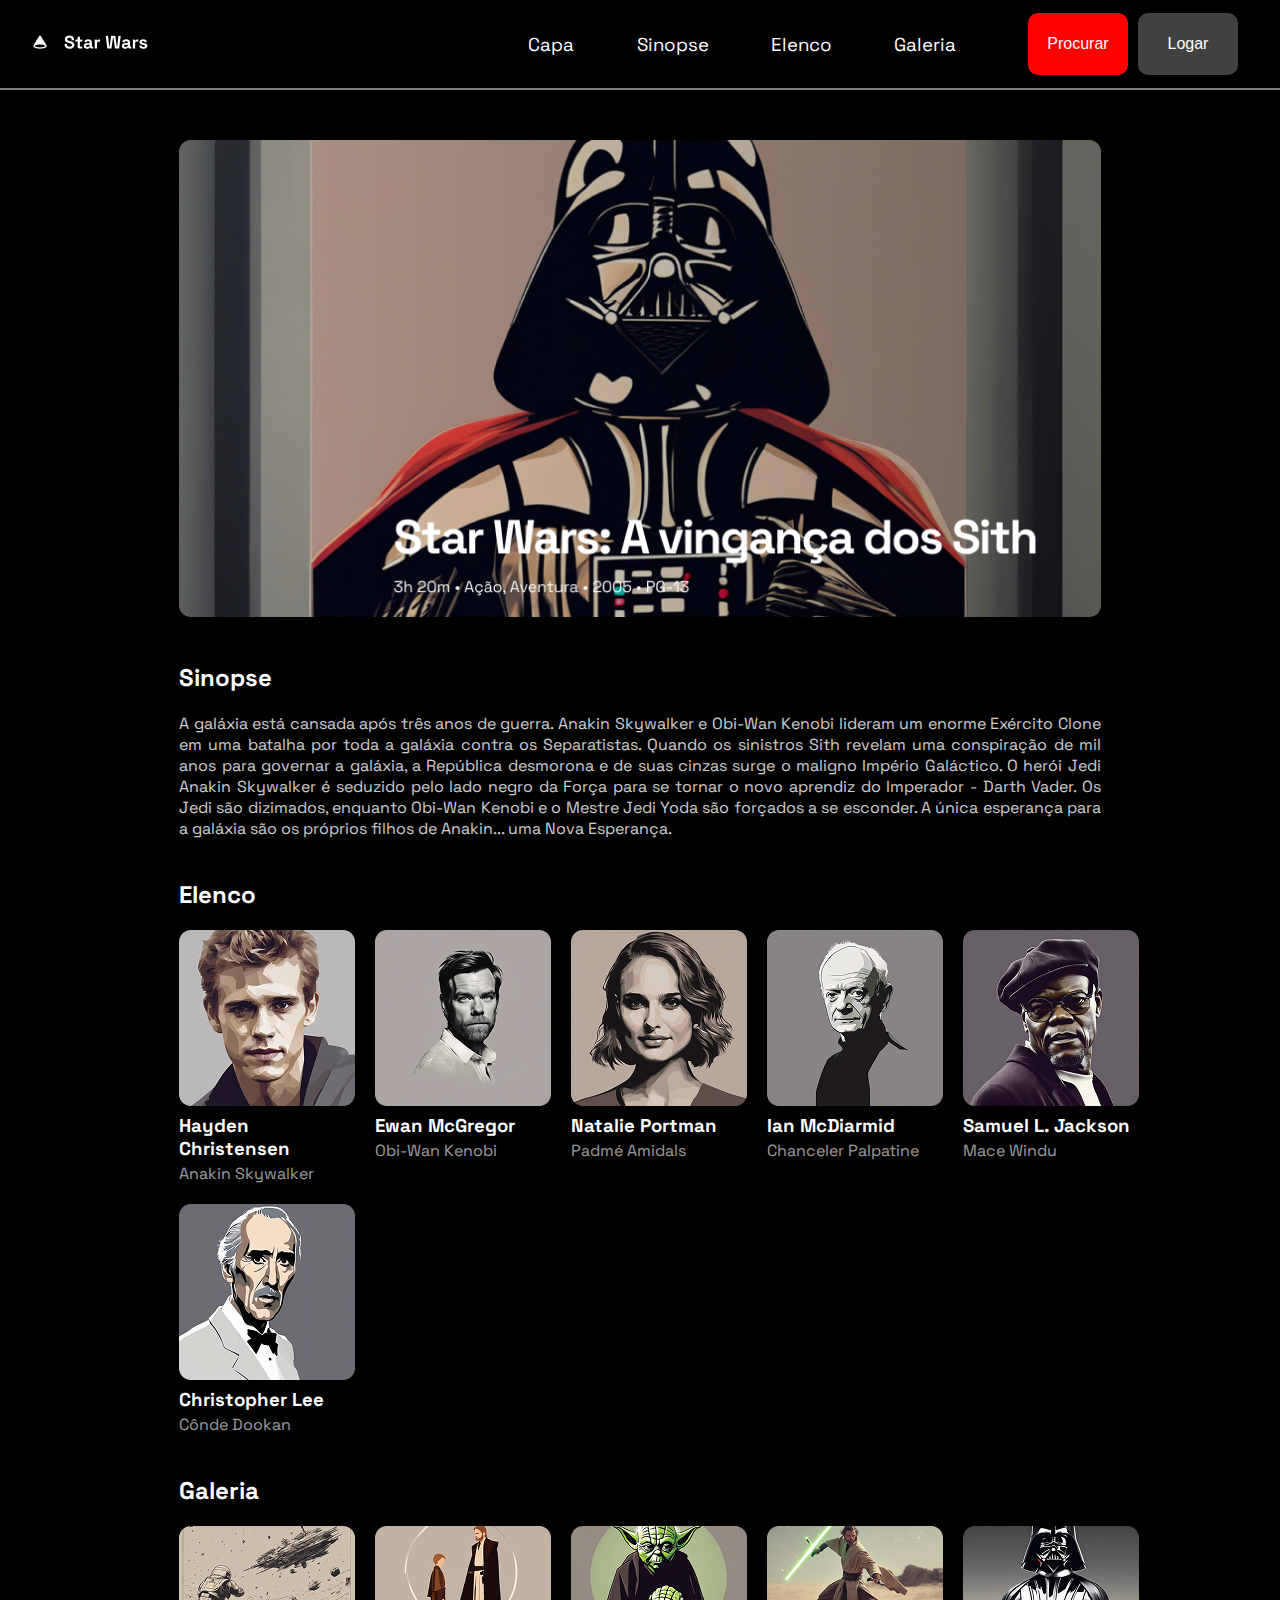
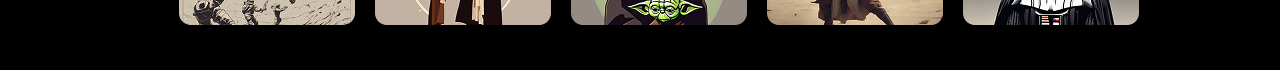
==== SW III/index.html @ a1c9cec2 "upload" ====
<!DOCTYPE html>
<html lang="pt-br">
<head>
    <meta charset="UTF-8">
    <meta name="viewport" content="width=device-width, initial-scale=1.0">
    <link rel="stylesheet" href="style.css">
    <link rel="preconnect" href="https://fonts.googleapis.com">
    <link rel="preconnect" href="https://fonts.gstatic.com" crossorigin>
    <link href="https://fonts.googleapis.com/css2?family=Space+Grotesk:wght@300..700&display=swap" rel="stylesheet">
    <title>Star Wars - A vingança dos Sith</title>
</head>
<body>
    <header>
        <div class="header-content">
            <div class="box-logo">
                <img src="./imgs/logo.png" alt="" class="logo-icon">
            </div>
            <div class="box-infos">
                <a href="#img-conteiner"><p class="item-header">Capa</p></a>
                <a href="#sinopse-conteiner"><p class="item-header">Sinopse</p></a>
                <a href="#elenco-conteiner"><p class="item-header">Elenco</p></a>
                <a href="#galeria-conteiner"><p class="item-header">Galeria</p></a>
                <div class="box-buttons">
                    <button class="btn search">Procurar</button>
                    <button class="btn signup">Logar</button>
                </div>
            </div>
        </div>
    </header>
    <main>
        <div class="main-conteiner">
            <div class="img-conteiner">
                <img src="./imgs/capa.png" alt="" class="capa-filme" id="img-conteiner">
            </div>
            <div class="sinopse-conteiner" >
                <div class="title-conteiner" id="sinopse-conteiner">
                    <h2 class="title-text">Sinopse</h2>
                </div>
                <div class="info-conteiner">
                    <p class="info-text">A galáxia está cansada após três anos de guerra. Anakin Skywalker e Obi-Wan Kenobi lideram um enorme Exército Clone em uma batalha por toda a galáxia contra os Separatistas. Quando os sinistros Sith revelam uma conspiração de mil anos para governar a galáxia, a República desmorona e de suas cinzas surge o maligno Império Galáctico. O herói Jedi Anakin Skywalker é seduzido pelo lado negro da Força para se tornar o novo aprendiz do Imperador - Darth Vader. Os Jedi são dizimados, enquanto Obi-Wan Kenobi e o Mestre Jedi Yoda são forçados a se esconder. A única esperança para a galáxia são os próprios filhos de Anakin... uma Nova Esperança.</p>
                </div>
            </div>
            <div class="elenco-conteiner" id="elenco-conteiner">
                <div class="title-conteiner">
                    <h2 class="title-text">Elenco</h2>
                </div>
                <div class="cast-conteiner">
                    <div class="box-cast">
                        <img src="./imgs/anakin.png" alt="">
                        <p class="name-actor">Hayden Christensen</p>
                        <p class="name-character">Anakin Skywalker</p>
                    </div>
                    <div class="box-cast">
                        <img src="./imgs/obiwan.png" alt="">
                        <p class="name-actor">Ewan McGregor</p>
                        <p class="name-character">Obi-Wan Kenobi</p>
                    </div>
                    <div class="box-cast">
                        <img src="./imgs/padme.png" alt="">
                        <p class="name-actor">Natalie Portman</p>
                        <p class="name-character">Padmé Amidals</p>
                    </div>
                    <div class="box-cast">
                        <img src="./imgs/palpatine.png" alt="">
                        <p class="name-actor">Ian McDiarmid</p>
                        <p class="name-character">Chanceler Palpatine</p>
                    </div>
                    <div class="box-cast">
                        <img src="./imgs/windu.png" alt="">
                        <p class="name-actor">Samuel L. Jackson</p>
                        <p class="name-character">Mace Windu</p>
                    </div>
                    <div class="box-cast">
                        <img src="./imgs/dookan.png" alt="">
                        <p class="name-actor">Christopher Lee</p>
                        <p class="name-character">Cônde Dookan</p>
                    </div>
                </div>
            </div>
            <div class="galeria-conteiner" id="galeria-conteiner">
                <div class="title-conteiner">
                    <h2 class="title-text">Galeria</h2>
                </div>
                <div class="galery-conteiner">
                    <div class="box-galery">
                        <img src="./imgs/foto1.png" alt="" class="img-galery">
                    </div>
                    <div class="box-galery">
                        <img src="./imgs/foto 2.png" alt="" class="img-galery">
                    </div>
                    <div class="box-galery">
                        <img src="./imgs/foto 3.png" alt="" class="img-galery">
                    </div>
                    <div class="box-galery">
                        <img src="./imgs/foto 4.png" alt="" class="img-galery">
                    </div>
                    <div class="box-galery">
                        <img src="./imgs/foto 5.png" alt="" class="img-galery">
                    </div>
                </div>
            </div>
        </div>
    </main>
    <footer>
        <div class="footer-conteiner">
            <div class="footer-info"></div>
            <div class="social-medias"></div>
        </div>
    </footer>
</body>
</html>
---- SW III/style.css ----
*{
    margin: 0;
    padding: 0;
    box-sizing: border-box;
}

body{
    flex-direction: column;
    display: flex;
    align-items: center;
    justify-content: center;
    width: 100%;
    height: 100%;
    background-color: black;
    font-family: "Space Grotesk", sans-serif;
}

header{
    display: flex;
    align-items: center;
    justify-content: center;
    width: 100%;
    height: 10vh;
    border-bottom: 2px solid gray;
    position: fixed;
    top: 0;
    z-index: 1000;
    background-color: black;
}

.header-content{
    height: 100%;
    width: 95%;
    display: flex;
    align-items: center;
    justify-content: space-between;
}

.box-infos{
    padding: 0 10px;
    display: flex;
    align-items: center;
    justify-content: space-between;
    width: 60%;
    height: 100%;
}

a{
    text-decoration: none;
}

.item-header{
    color: white;
    cursor: pointer;
    font-size: 14pt;
}

.item-header:hover{
    transition: 0.5s;
    border-bottom: 1px solid gray;
}

.box-buttons{
    display: flex;
    justify-content: center;
    align-items: center;
    height: 100%;
}

.btn{
    height: 70%;
    width: 100px;
    margin-left: 10px;
    background-color: red;
    border: none;
    border-radius: 10px;
    color: white;
    font-size: 12pt;
    cursor: pointer;
}

.signup{
    background-color: rgba(231, 231, 231, 0.281);
}

main{
    margin-top: 10vh;
    width: 80%;
    display: flex;
    align-items: center;
    justify-content: center;
    color: white;
}

.main-conteiner{
    display: flex;
    align-items: center;
    justify-content: center;
    flex-direction: column;
    width: 90%;
    margin-top: 50px;
}

.img-conteiner{
    width: 100%;
}

.capa-filme{
    width: 100%;
}

.sinopse-conteiner{
    margin: 40px 0;
    width: 100%;
}

.title-conteiner{
    margin-bottom: 20px;
}

.info-text{
    text-align: justify;
    opacity: 0.8;
}

.elenco-conteiner{
    width: 100%;
    margin-bottom: 40px;
}

.cast-conteiner{
    display: grid;
    grid-template-columns: 1fr 1fr 1fr 1fr 1fr;
    gap: 20px;
}

.name-actor{
    font-size: 14pt;
    font-weight: bold;
    margin: 3px 0;
}

.name-character{
    font-size: 12pt;
    opacity: 0.6;
}

.galeria-conteiner{
    width: 100%;        
}

.galery-conteiner{
    display: grid;
    grid-template-columns: 1fr 1fr 1fr 1fr 1fr;
    gap: 20px;
    margin-bottom: 40px;
}
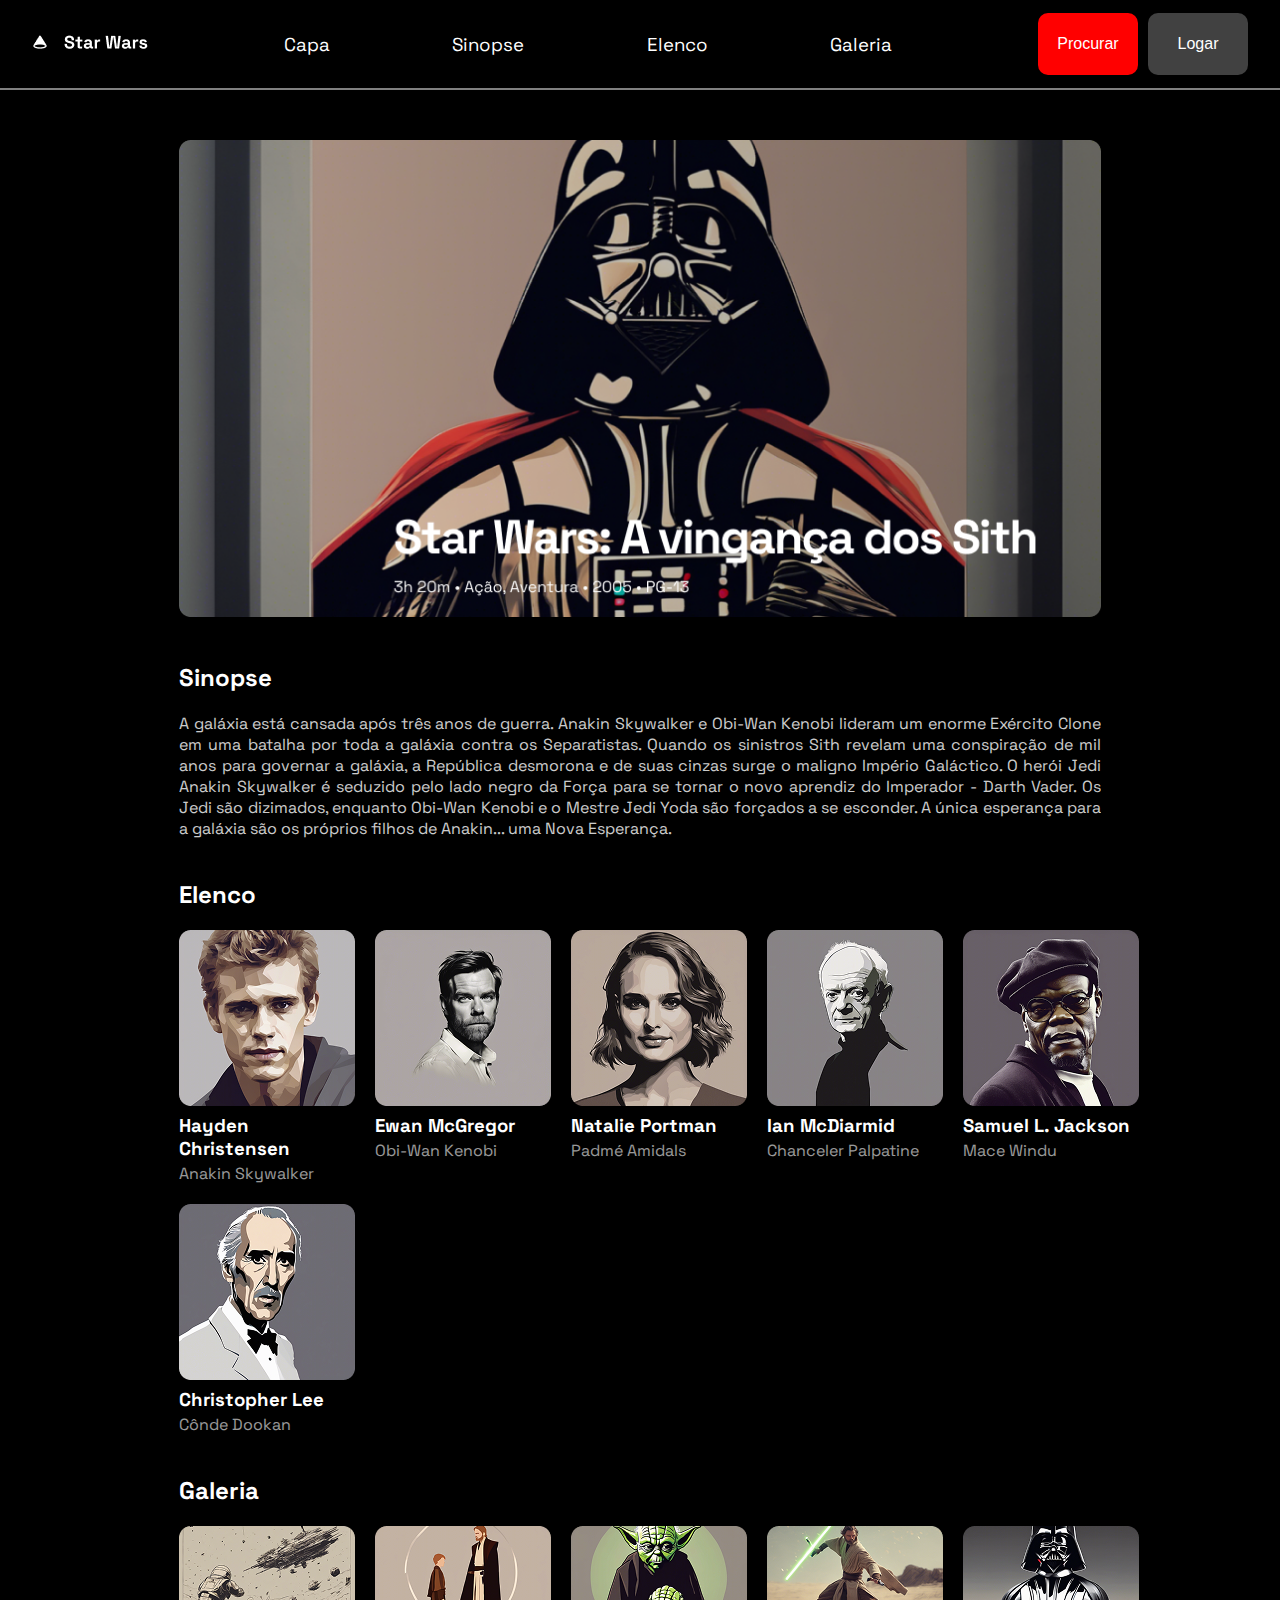
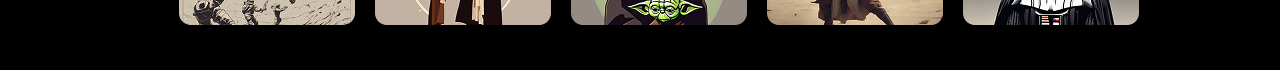
==== commit 74fa4c7f: "upload" ====
--- a/SW III/index.html
+++ b/SW III/index.html
@@ -15,15 +15,15 @@
             <div class="box-logo">
                 <img src="./imgs/logo.png" alt="" class="logo-icon">
             </div>
-            <div class="box-infos">
-                <a href="#img-conteiner"><p class="item-header">Capa</p></a>
-                <a href="#sinopse-conteiner"><p class="item-header">Sinopse</p></a>
-                <a href="#elenco-conteiner"><p class="item-header">Elenco</p></a>
-                <a href="#galeria-conteiner"><p class="item-header">Galeria</p></a>
-                <div class="box-buttons">
+            <div class="itens-menu">
+                    <a href="#img-conteiner"><p class="item-header">Capa</p></a>
+                    <a href="#sinopse-conteiner"><p class="item-header">Sinopse</p></a>
+                    <a href="#elenco-conteiner"><p class="item-header">Elenco</p></a>
+                    <a href="#galeria-conteiner"><p class="item-header">Galeria</p></a>
+            </div>
+            <div class="box-buttons">
                     <button class="btn search">Procurar</button>
                     <button class="btn signup">Logar</button>
-                </div>
             </div>
         </div>
     </header>
@@ -46,7 +46,7 @@
                 </div>
                 <div class="cast-conteiner">
                     <div class="box-cast">
-                        <img src="./imgs/anakin.png" alt="">
+                        <img src="./imgs/anakin.png" alt="" class="actor-photo">
                         <p class="name-actor">Hayden Christensen</p>
                         <p class="name-character">Anakin Skywalker</p>
                     </div>
--- a/SW III/style.css
+++ b/SW III/style.css
@@ -34,15 +34,6 @@
     display: flex;
     align-items: center;
     justify-content: space-between;
-}
-
-.box-infos{
-    padding: 0 10px;
-    display: flex;
-    align-items: center;
-    justify-content: space-between;
-    width: 60%;
-    height: 100%;
 }
 
 a{
@@ -150,8 +141,67 @@
 }
 
 .galery-conteiner{
+    width: 100%;
     display: grid;
     grid-template-columns: 1fr 1fr 1fr 1fr 1fr;
     gap: 20px;
     margin-bottom: 40px;
+}
+
+.itens-menu{
+    width: 50%;
+    height: 100%;
+    display: flex;
+    justify-content: space-between;
+    align-items: center;
+}
+
+@media screen and (max-width :440px){
+
+    .itens-menu{
+        display: grid;
+        grid-template-columns: 1fr 1fr;
+    }
+
+    .header-content{
+        height: 100%;
+        width: 80%;
+        display: flex;
+        align-items: center;
+        justify-content: space-between;
+    }
+
+    .cast-conteiner{
+        display: flex;
+        flex-direction: column;
+        justify-content: center;
+        align-items: center;
+    }
+
+    .galery-conteiner{
+        display: flex;
+        flex-direction: column;
+        justify-content: center;
+        align-items: center;
+    }
+
+    .box-galery{
+        width: 100%;
+    }
+
+    .img-galery{
+        width: 100%;
+    }
+
+    .item-header{
+        font-size: 14pt;
+    }
+
+    .item-header:hover{
+        border-bottom: none;
+    }
+
+    .box-buttons{
+        display: none;
+    }
 }